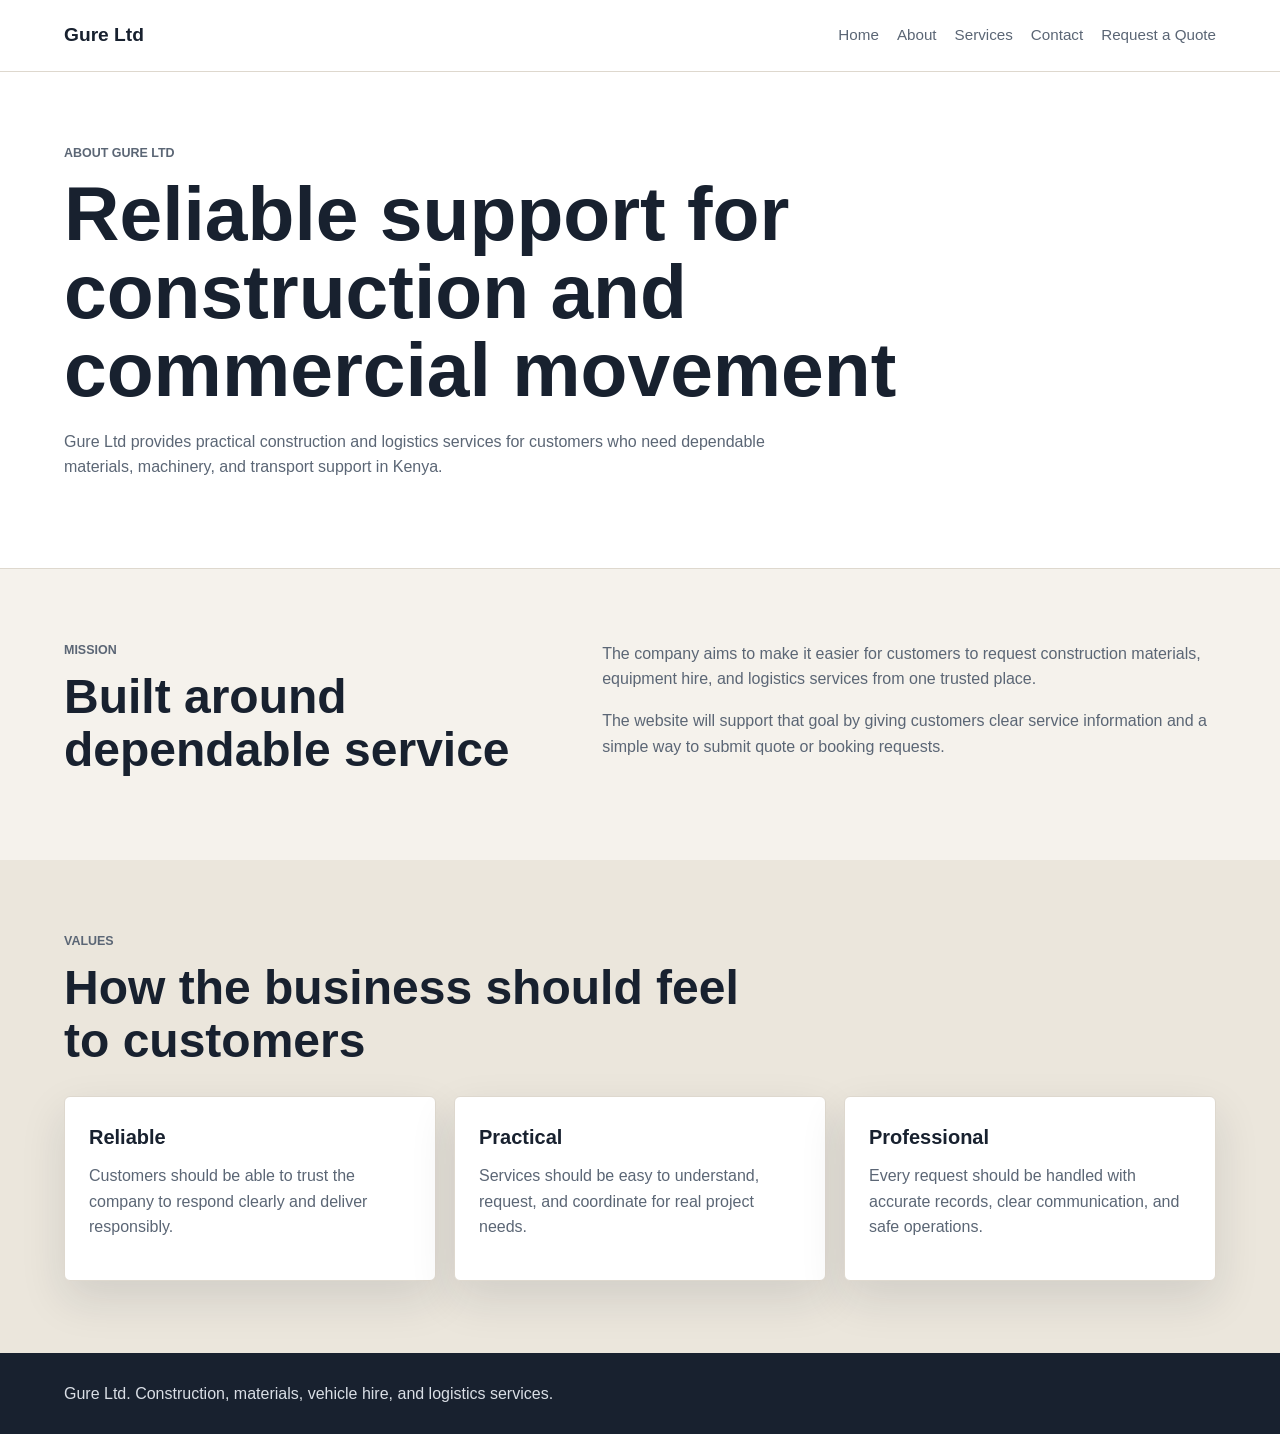
==== website/about.html @ ba299b15 "app ready" ====
<!doctype html>
<html lang="en">
  <head>
    <meta charset="utf-8">
    <meta name="viewport" content="width=device-width, initial-scale=1">
    <title>About | Gure Ltd</title>
    <meta
      name="description"
      content="Learn about Gure Ltd, a Kenya-based construction materials, equipment hire, and logistics company."
    >
    <link rel="stylesheet" href="assets/css/styles.css">
  </head>
  <body>
    <header class="site-header">
      <a class="brand" href="index.html">Gure Ltd</a>
      <nav class="site-nav" aria-label="Main navigation">
        <a href="index.html">Home</a>
        <a href="about.html">About</a>
        <a href="services.html">Services</a>
        <a href="contact.html">Contact</a>
        <a href="contact.html#quote">Request a Quote</a>
      </nav>
    </header>

    <main>
      <section class="page-hero" aria-labelledby="about-title">
        <p class="eyebrow">About Gure Ltd</p>
        <h1 id="about-title">Reliable support for construction and commercial movement</h1>
        <p>
          Gure Ltd provides practical construction and logistics services for customers who need
          dependable materials, machinery, and transport support in Kenya.
        </p>
      </section>

      <section class="section two-column" aria-labelledby="mission-title">
        <div>
          <p class="eyebrow">Mission</p>
          <h2 id="mission-title">Built around dependable service</h2>
        </div>
        <div>
          <p>
            The company aims to make it easier for customers to request construction materials,
            equipment hire, and logistics services from one trusted place.
          </p>
          <p>
            The website will support that goal by giving customers clear service information and
            a simple way to submit quote or booking requests.
          </p>
        </div>
      </section>

      <section class="section section-muted" aria-labelledby="values-title">
        <div class="section-heading">
          <p class="eyebrow">Values</p>
          <h2 id="values-title">How the business should feel to customers</h2>
        </div>
        <div class="service-grid">
          <article class="service-card">
            <h3>Reliable</h3>
            <p>Customers should be able to trust the company to respond clearly and deliver responsibly.</p>
          </article>
          <article class="service-card">
            <h3>Practical</h3>
            <p>Services should be easy to understand, request, and coordinate for real project needs.</p>
          </article>
          <article class="service-card">
            <h3>Professional</h3>
            <p>Every request should be handled with accurate records, clear communication, and safe operations.</p>
          </article>
        </div>
      </section>
    </main>

    <footer class="site-footer">
      <p>Gure Ltd. Construction, materials, vehicle hire, and logistics services.</p>
    </footer>
  </body>
</html>
---- website/assets/css/styles.css ----
:root {
  --color-ink: #18212f;
  --color-muted: #5b6675;
  --color-surface: #ffffff;
  --color-page: #f5f2ec;
  --color-accent: #b93f1d;
  --color-accent-dark: #832d18;
  --color-line: #ded8ce;
  --shadow-soft: 0 18px 45px rgba(24, 33, 47, 0.12);
  font-family: Arial, Helvetica, sans-serif;
}

* {
  box-sizing: border-box;
}

body {
  margin: 0;
  color: var(--color-ink);
  background: var(--color-page);
  line-height: 1.6;
}

a {
  color: inherit;
}

.site-header {
  display: flex;
  align-items: center;
  justify-content: space-between;
  gap: 24px;
  padding: 20px clamp(20px, 5vw, 72px);
  background: var(--color-surface);
  border-bottom: 1px solid var(--color-line);
}

.brand {
  font-size: 1.2rem;
  font-weight: 700;
  text-decoration: none;
}

.site-nav {
  display: flex;
  flex-wrap: wrap;
  gap: 18px;
  color: var(--color-muted);
  font-size: 0.95rem;
}

.site-nav a {
  text-decoration: none;
}

.hero {
  min-height: 560px;
  display: grid;
  align-items: center;
  padding: 72px clamp(20px, 5vw, 72px);
  background: linear-gradient(90deg, rgba(24, 33, 47, 0.94), rgba(64, 78, 94, 0.76));
  background-color: #27313d;
  background-size: cover;
  background-position: center;
  color: #ffffff;
}

.hero-content {
  max-width: 760px;
}

.page-hero {
  padding: 72px clamp(20px, 5vw, 72px);
  background: var(--color-surface);
  border-bottom: 1px solid var(--color-line);
}

.page-hero p {
  max-width: 720px;
  color: var(--color-muted);
}

.eyebrow {
  margin: 0 0 10px;
  color: var(--color-accent);
  font-size: 0.78rem;
  font-weight: 700;
  text-transform: uppercase;
}

.hero .eyebrow {
  color: #ffb08f;
}

h1,
h2,
h3,
p {
  margin-top: 0;
}

h1 {
  max-width: 900px;
  margin-bottom: 20px;
  font-size: clamp(2.4rem, 6vw, 4.8rem);
  line-height: 1.02;
}

h2 {
  margin-bottom: 12px;
  font-size: clamp(1.8rem, 4vw, 3rem);
  line-height: 1.1;
}

h3 {
  margin-bottom: 10px;
  font-size: 1.25rem;
}

.hero p {
  max-width: 620px;
  color: #edf1f4;
  font-size: 1.08rem;
}

.hero-actions {
  display: flex;
  flex-wrap: wrap;
  gap: 14px;
  margin-top: 30px;
}

.button {
  display: inline-flex;
  align-items: center;
  justify-content: center;
  min-height: 46px;
  padding: 0 18px;
  border: 1px solid transparent;
  border-radius: 4px;
  font-weight: 700;
  text-decoration: none;
  cursor: pointer;
}

.button-primary {
  color: #ffffff;
  background: var(--color-accent);
}

.button-secondary {
  color: #ffffff;
  border-color: rgba(255, 255, 255, 0.65);
}

.button-secondary-dark {
  color: var(--color-accent-dark);
  border-color: var(--color-accent-dark);
  background: #ffffff;
}

.trust-strip {
  display: grid;
  grid-template-columns: repeat(4, minmax(0, 1fr));
  gap: 1px;
  background: var(--color-line);
  border-bottom: 1px solid var(--color-line);
}

.trust-strip span {
  padding: 18px;
  background: var(--color-surface);
  color: var(--color-muted);
  font-weight: 700;
  text-align: center;
}

.section {
  padding: 72px clamp(20px, 5vw, 72px);
}

.section-muted {
  background: #ebe6dc;
}

.section-heading {
  max-width: 720px;
  margin-bottom: 28px;
}

.section-heading p {
  color: var(--color-muted);
}

.two-column {
  display: grid;
  grid-template-columns: minmax(0, 0.9fr) minmax(0, 1.1fr);
  gap: 36px;
}

.two-column p {
  color: var(--color-muted);
}

.service-grid {
  display: grid;
  grid-template-columns: repeat(3, minmax(0, 1fr));
  gap: 18px;
}

.service-card {
  padding: 24px;
  background: var(--color-surface);
  border: 1px solid var(--color-line);
  border-radius: 6px;
  box-shadow: var(--shadow-soft);
}

.service-card p {
  color: var(--color-muted);
}

.availability-list {
  display: grid;
  gap: 14px;
}

.availability-list article {
  display: grid;
  grid-template-columns: minmax(0, 1fr) auto;
  gap: 10px 18px;
  align-items: center;
  padding: 20px;
  background: var(--color-surface);
  border: 1px solid var(--color-line);
  border-radius: 6px;
}

.availability-list h3,
.availability-list p {
  grid-column: 1;
}

.availability-list p {
  margin-bottom: 0;
  color: var(--color-muted);
}

.catalog-hero {
  min-height: 440px;
  display: grid;
  align-items: end;
  padding: 72px clamp(20px, 5vw, 72px);
  color: #ffffff;
  background:
    linear-gradient(90deg, rgba(24, 33, 47, 0.9), rgba(24, 33, 47, 0.48), rgba(24, 33, 47, 0.18)),
    url("../images/services-catalog-hero.png");
  background-position: center;
  background-size: cover;
}

.catalog-hero-content {
  max-width: 760px;
}

.catalog-hero p {
  max-width: 620px;
  color: #edf1f4;
  font-size: 1.08rem;
}

.catalog-shell {
  display: grid;
  grid-template-columns: 260px minmax(0, 1fr);
  gap: 34px;
  padding: 48px clamp(20px, 5vw, 72px) 72px;
}

.catalog-sidebar {
  position: sticky;
  top: 20px;
  align-self: start;
  display: grid;
  gap: 8px;
  padding: 18px;
  background: var(--color-surface);
  border: 1px solid var(--color-line);
  border-radius: 6px;
}

.catalog-filter {
  min-height: 44px;
  padding: 0 12px;
  border: 1px solid transparent;
  border-radius: 4px;
  color: var(--color-muted);
  background: transparent;
  font: inherit;
  font-weight: 700;
  text-align: left;
  cursor: pointer;
}

.catalog-filter:hover,
.catalog-filter.is-active {
  color: var(--color-ink);
  background: #f5f2ec;
  border-color: var(--color-line);
}

.catalog-toolbar {
  display: flex;
  align-items: end;
  justify-content: space-between;
  gap: 24px;
  margin-bottom: 24px;
}

.catalog-toolbar h2 {
  margin-bottom: 0;
}

.catalog-search {
  display: grid;
  gap: 7px;
  min-width: min(320px, 100%);
  color: var(--color-muted);
  font-weight: 700;
}

.catalog-search input {
  min-height: 44px;
  padding: 0 13px;
  border: 1px solid var(--color-line);
  border-radius: 4px;
  color: var(--color-ink);
  background: var(--color-surface);
  font: inherit;
}

.product-grid {
  display: grid;
  grid-template-columns: repeat(3, minmax(0, 1fr));
  gap: 18px;
}

.product-card {
  display: grid;
  grid-template-rows: 150px 1fr;
  min-height: 420px;
  overflow: hidden;
  background: var(--color-surface);
  border: 1px solid var(--color-line);
  border-radius: 6px;
  box-shadow: var(--shadow-soft);
}

.product-media {
  background-color: #303b45;
  background-image:
    linear-gradient(135deg, rgba(185, 63, 29, 0.72), rgba(24, 33, 47, 0.72)),
    url("../images/services-catalog-hero.png");
  background-position: center;
  background-size: cover;
}

.product-media-excavator,
.product-media-loader,
.product-media-roller {
  background-position: 72% center;
}

.product-media-pavers,
.product-media-tools,
.product-media-materials {
  background-position: 58% center;
}

.product-media-fuel,
.product-media-oil,
.product-media-container {
  background-position: 84% center;
}

.product-body {
  display: grid;
  grid-template-rows: auto auto 1fr auto auto;
  gap: 12px;
  padding: 20px;
}

.product-body p {
  color: var(--color-muted);
}

.product-category {
  margin-bottom: 0;
  color: var(--color-accent);
  font-size: 0.78rem;
  font-weight: 700;
  text-transform: uppercase;
}

.product-meta {
  display: flex;
  flex-wrap: wrap;
  align-items: center;
  gap: 10px;
  color: var(--color-muted);
  font-size: 0.9rem;
  font-weight: 700;
}

.product-meta .status {
  grid-column: auto;
  grid-row: auto;
}

.catalog-empty {
  padding: 24px;
  color: var(--color-muted);
  background: var(--color-surface);
  border: 1px solid var(--color-line);
  border-radius: 6px;
}

.status {
  grid-column: 2;
  grid-row: 1 / span 2;
  padding: 6px 10px;
  border-radius: 999px;
  font-size: 0.78rem;
  font-weight: 700;
  white-space: nowrap;
}

.status-available {
  color: #14532d;
  background: #dcfce7;
}

.status-unavailable {
  color: #7f1d1d;
  background: #fee2e2;
}

.status-request {
  color: #713f12;
  background: #fef3c7;
}

.quote-section {
  background: var(--color-surface);
}

.quote-form {
  display: grid;
  grid-template-columns: repeat(2, minmax(0, 1fr));
  gap: 18px;
  max-width: 860px;
}

.quote-form label {
  display: grid;
  gap: 7px;
  color: var(--color-muted);
  font-weight: 700;
}

.quote-form input,
.quote-form select,
.quote-form textarea {
  width: 100%;
  padding: 12px 13px;
  border: 1px solid var(--color-line);
  border-radius: 4px;
  color: var(--color-ink);
  font: inherit;
}

.full-width {
  grid-column: 1 / -1;
}

.site-footer {
  padding: 28px clamp(20px, 5vw, 72px);
  color: #d9dee5;
  background: var(--color-ink);
}

.site-footer p {
  margin: 0;
}

@media (max-width: 760px) {
  .site-header {
    align-items: flex-start;
    flex-direction: column;
  }

  .trust-strip,
  .service-grid,
  .quote-form,
  .two-column,
  .catalog-shell,
  .catalog-toolbar,
  .product-grid {
    grid-template-columns: 1fr;
  }

  .catalog-shell {
    gap: 24px;
  }

  .catalog-sidebar {
    position: static;
  }

  .catalog-toolbar {
    display: grid;
  }

  .product-card {
    min-height: auto;
  }

  .availability-list article {
    grid-template-columns: 1fr;
  }

  .status {
    grid-column: 1;
    grid-row: auto;
    width: fit-content;
  }

  .hero {
    min-height: 500px;
  }
}
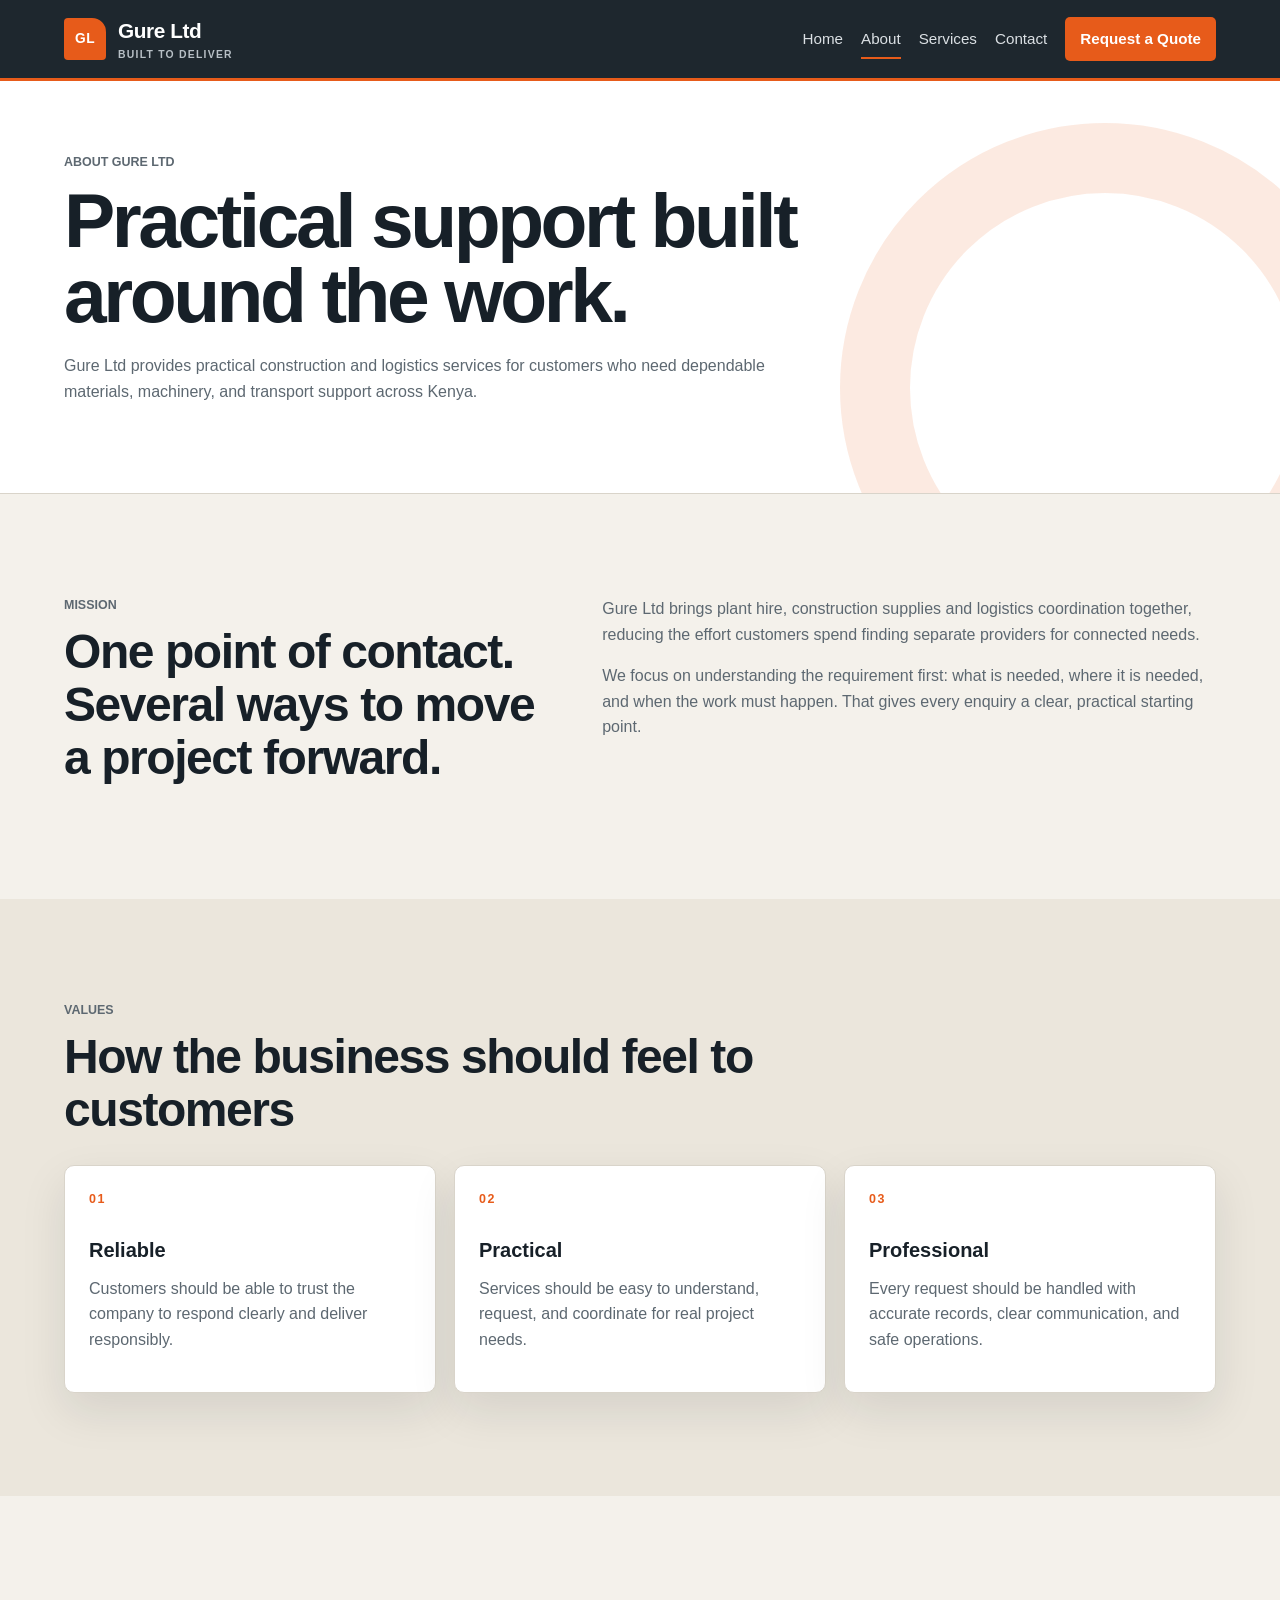
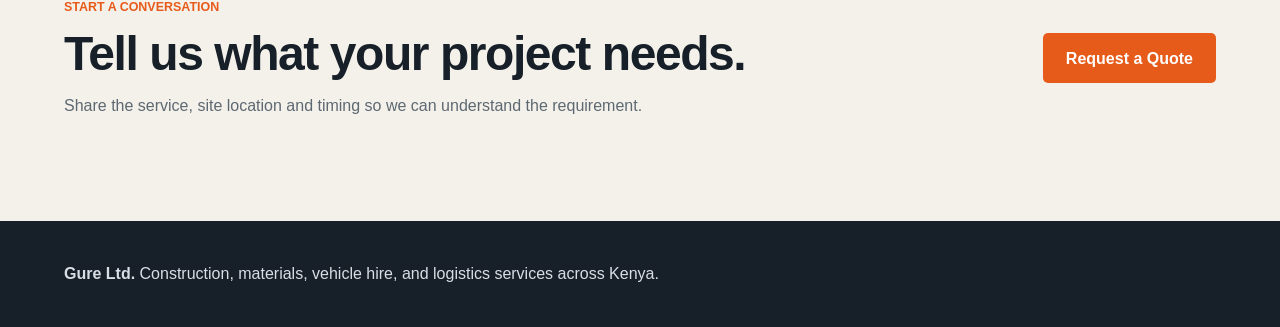
==== commit bc176d39: "website modified" ====
--- a/website/about.html
+++ b/website/about.html
@@ -12,39 +12,43 @@
   </head>
   <body>
     <header class="site-header">
-      <a class="brand" href="index.html">Gure Ltd</a>
-      <nav class="site-nav" aria-label="Main navigation">
+      <a class="brand" href="index.html" aria-label="Gure Ltd home">
+        <span class="brand-mark">GL</span>
+        <span class="brand-text">Gure Ltd<small>Built to deliver</small></span>
+      </a>
+      <button class="nav-toggle" type="button" aria-expanded="false" aria-controls="main-navigation"><span></span><span></span><span></span><span class="sr-only">Open navigation</span></button>
+      <nav id="main-navigation" class="site-nav" aria-label="Main navigation">
         <a href="index.html">Home</a>
-        <a href="about.html">About</a>
+        <a href="about.html" aria-current="page">About</a>
         <a href="services.html">Services</a>
         <a href="contact.html">Contact</a>
-        <a href="contact.html#quote">Request a Quote</a>
+        <a class="nav-cta" href="contact.html#quote">Request a Quote</a>
       </nav>
     </header>
 
     <main>
       <section class="page-hero" aria-labelledby="about-title">
         <p class="eyebrow">About Gure Ltd</p>
-        <h1 id="about-title">Reliable support for construction and commercial movement</h1>
+        <h1 id="about-title">Practical support built around the work.</h1>
         <p>
           Gure Ltd provides practical construction and logistics services for customers who need
-          dependable materials, machinery, and transport support in Kenya.
+          dependable materials, machinery, and transport support across Kenya.
         </p>
       </section>
 
       <section class="section two-column" aria-labelledby="mission-title">
         <div>
           <p class="eyebrow">Mission</p>
-          <h2 id="mission-title">Built around dependable service</h2>
+          <h2 id="mission-title">One point of contact. Several ways to move a project forward.</h2>
         </div>
         <div>
           <p>
-            The company aims to make it easier for customers to request construction materials,
-            equipment hire, and logistics services from one trusted place.
+            Gure Ltd brings plant hire, construction supplies and logistics coordination together,
+            reducing the effort customers spend finding separate providers for connected needs.
           </p>
           <p>
-            The website will support that goal by giving customers clear service information and
-            a simple way to submit quote or booking requests.
+            We focus on understanding the requirement first: what is needed, where it is needed,
+            and when the work must happen. That gives every enquiry a clear, practical starting point.
           </p>
         </div>
       </section>
@@ -56,23 +60,36 @@
         </div>
         <div class="service-grid">
           <article class="service-card">
+            <span class="card-number">01</span>
             <h3>Reliable</h3>
             <p>Customers should be able to trust the company to respond clearly and deliver responsibly.</p>
           </article>
           <article class="service-card">
+            <span class="card-number">02</span>
             <h3>Practical</h3>
             <p>Services should be easy to understand, request, and coordinate for real project needs.</p>
           </article>
           <article class="service-card">
+            <span class="card-number">03</span>
             <h3>Professional</h3>
             <p>Every request should be handled with accurate records, clear communication, and safe operations.</p>
           </article>
         </div>
       </section>
+
+      <section class="section cta-band" aria-labelledby="about-cta-title">
+        <div>
+          <p class="eyebrow">Start a conversation</p>
+          <h2 id="about-cta-title">Tell us what your project needs.</h2>
+          <p>Share the service, site location and timing so we can understand the requirement.</p>
+        </div>
+        <a class="button button-primary" href="contact.html#quote">Request a Quote</a>
+      </section>
     </main>
 
     <footer class="site-footer">
-      <p>Gure Ltd. Construction, materials, vehicle hire, and logistics services.</p>
+      <p><strong>Gure Ltd.</strong> Construction, materials, vehicle hire, and logistics services across Kenya.</p>
     </footer>
+    <script src="assets/js/main.js"></script>
   </body>
 </html>
--- a/website/assets/css/styles.css
+++ b/website/assets/css/styles.css
@@ -1,13 +1,17 @@
 :root {
-  --color-ink: #18212f;
-  --color-muted: #5b6675;
+  --color-ink: #172028;
+  --color-ink-soft: #26323b;
+  --color-muted: #5d6871;
   --color-surface: #ffffff;
-  --color-page: #f5f2ec;
-  --color-accent: #b93f1d;
-  --color-accent-dark: #832d18;
-  --color-line: #ded8ce;
-  --shadow-soft: 0 18px 45px rgba(24, 33, 47, 0.12);
-  font-family: Arial, Helvetica, sans-serif;
+  --color-page: #f4f1eb;
+  --color-accent: #e75b1a;
+  --color-accent-dark: #a9370b;
+  --color-sand: #d9c6a3;
+  --color-line: #d9d4ca;
+  --shadow-soft: 0 18px 45px rgba(23, 32, 40, 0.1);
+  --shadow-lift: 0 24px 60px rgba(23, 32, 40, 0.18);
+  --radius: 10px;
+  font-family: Inter, "Segoe UI", Arial, sans-serif;
 }
 
 * {
@@ -19,38 +23,137 @@
   color: var(--color-ink);
   background: var(--color-page);
   line-height: 1.6;
+  -webkit-font-smoothing: antialiased;
+}
+
+img {
+  display: block;
+  max-width: 100%;
+}
+
+:focus-visible {
+  outline: 3px solid rgba(231, 91, 26, 0.45);
+  outline-offset: 3px;
 }
 
 a {
   color: inherit;
 }
 
+.sr-only {
+  position: absolute;
+  width: 1px;
+  height: 1px;
+  padding: 0;
+  overflow: hidden;
+  clip: rect(0, 0, 0, 0);
+  white-space: nowrap;
+  border: 0;
+}
+
 .site-header {
+  position: sticky;
+  z-index: 50;
+  top: 0;
   display: flex;
   align-items: center;
   justify-content: space-between;
   gap: 24px;
-  padding: 20px clamp(20px, 5vw, 72px);
-  background: var(--color-surface);
-  border-bottom: 1px solid var(--color-line);
+  min-height: 78px;
+  padding: 14px clamp(20px, 5vw, 72px);
+  color: #ffffff;
+  background: rgba(23, 32, 40, 0.97);
+  border-bottom: 3px solid var(--color-accent);
+  backdrop-filter: blur(14px);
 }
 
 .brand {
-  font-size: 1.2rem;
-  font-weight: 700;
+  display: inline-flex;
+  align-items: center;
+  gap: 12px;
+  font-size: 1.3rem;
+  font-weight: 800;
+  letter-spacing: -0.02em;
   text-decoration: none;
+}
+
+.brand-mark {
+  display: grid;
+  width: 42px;
+  height: 42px;
+  place-items: center;
+  color: #fff;
+  background: var(--color-accent);
+  border-radius: 4px 14px 4px 4px;
+  font-size: 0.86rem;
+  letter-spacing: 0.03em;
+}
+
+.brand-text small {
+  display: block;
+  color: #b8c0c6;
+  font-size: 0.65rem;
+  font-weight: 600;
+  letter-spacing: 0.12em;
+  text-transform: uppercase;
 }
 
 .site-nav {
   display: flex;
   flex-wrap: wrap;
   gap: 18px;
-  color: var(--color-muted);
+  align-items: center;
+  color: #dbe0e4;
   font-size: 0.95rem;
 }
 
 .site-nav a {
+  position: relative;
   text-decoration: none;
+}
+
+.nav-toggle {
+  display: none;
+  width: 46px;
+  height: 42px;
+  padding: 9px;
+  border: 1px solid #59646c;
+  border-radius: 5px;
+  color: #fff;
+  background: transparent;
+  cursor: pointer;
+}
+
+.nav-toggle > span:not(.sr-only) {
+  display: block;
+  height: 2px;
+  margin: 4px 0;
+  background: currentColor;
+}
+
+.site-nav a:not(.nav-cta)::after {
+  position: absolute;
+  right: 0;
+  bottom: -8px;
+  left: 0;
+  height: 2px;
+  background: var(--color-accent);
+  content: "";
+  transform: scaleX(0);
+  transition: transform 180ms ease;
+}
+
+.site-nav a:hover::after,
+.site-nav a[aria-current="page"]::after {
+  transform: scaleX(1);
+}
+
+.nav-cta {
+  padding: 10px 15px;
+  color: #fff;
+  background: var(--color-accent);
+  border-radius: 5px;
+  font-weight: 800;
 }
 
 .hero {
@@ -58,18 +161,38 @@
   display: grid;
   align-items: center;
   padding: 72px clamp(20px, 5vw, 72px);
-  background: linear-gradient(90deg, rgba(24, 33, 47, 0.94), rgba(64, 78, 94, 0.76));
+  position: relative;
+  overflow: hidden;
+  background:
+    linear-gradient(90deg, rgba(23, 32, 40, 0.98) 0%, rgba(23, 32, 40, 0.82) 42%, rgba(23, 32, 40, 0.25) 100%),
+    url("../images/construction-hero-v2.webp");
   background-color: #27313d;
   background-size: cover;
   background-position: center;
   color: #ffffff;
 }
 
+.hero::after,
+.page-hero::after {
+  position: absolute;
+  right: -90px;
+  bottom: -160px;
+  width: 390px;
+  height: 390px;
+  border: 70px solid rgba(231, 91, 26, 0.13);
+  border-radius: 50%;
+  content: "";
+}
+
 .hero-content {
+  position: relative;
+  z-index: 1;
   max-width: 760px;
 }
 
 .page-hero {
+  position: relative;
+  overflow: hidden;
   padding: 72px clamp(20px, 5vw, 72px);
   background: var(--color-surface);
   border-bottom: 1px solid var(--color-line);
@@ -102,14 +225,17 @@
 h1 {
   max-width: 900px;
   margin-bottom: 20px;
-  font-size: clamp(2.4rem, 6vw, 4.8rem);
-  line-height: 1.02;
+  font-size: clamp(2.5rem, 6vw, 5rem);
+  font-weight: 850;
+  letter-spacing: -0.045em;
+  line-height: 0.98;
 }
 
 h2 {
   margin-bottom: 12px;
   font-size: clamp(1.8rem, 4vw, 3rem);
   line-height: 1.1;
+  letter-spacing: -0.03em;
 }
 
 h3 {
@@ -134,13 +260,19 @@
   display: inline-flex;
   align-items: center;
   justify-content: center;
-  min-height: 46px;
-  padding: 0 18px;
+  min-height: 50px;
+  padding: 0 22px;
   border: 1px solid transparent;
-  border-radius: 4px;
-  font-weight: 700;
+  border-radius: 5px;
+  font-weight: 800;
   text-decoration: none;
   cursor: pointer;
+  transition: transform 180ms ease, box-shadow 180ms ease, background 180ms ease;
+}
+
+.button:hover {
+  transform: translateY(-2px);
+  box-shadow: 0 12px 24px rgba(23, 32, 40, 0.18);
 }
 
 .button-primary {
@@ -175,12 +307,27 @@
   text-align: center;
 }
 
+.trust-strip strong {
+  margin-right: 8px;
+  color: var(--color-accent);
+}
+
 .section {
-  padding: 72px clamp(20px, 5vw, 72px);
+  padding: clamp(64px, 8vw, 104px) clamp(20px, 5vw, 72px);
 }
 
 .section-muted {
   background: #ebe6dc;
+}
+
+.section-dark {
+  color: #fff;
+  background: var(--color-ink);
+}
+
+.section-dark .section-heading p,
+.section-dark .process-grid p {
+  color: #bcc5cb;
 }
 
 .section-heading {
@@ -212,11 +359,77 @@
   padding: 24px;
   background: var(--color-surface);
   border: 1px solid var(--color-line);
-  border-radius: 6px;
+  border-radius: var(--radius);
   box-shadow: var(--shadow-soft);
+  transition: transform 180ms ease, box-shadow 180ms ease;
+}
+
+.service-card:hover {
+  transform: translateY(-5px);
+  box-shadow: var(--shadow-lift);
 }
 
 .service-card p {
+  color: var(--color-muted);
+}
+
+.card-number {
+  display: block;
+  margin-bottom: 24px;
+  color: var(--color-accent);
+  font-size: 0.78rem;
+  font-weight: 800;
+  letter-spacing: 0.12em;
+}
+
+.text-link {
+  color: var(--color-accent-dark);
+  font-weight: 800;
+  text-decoration: none;
+}
+
+.process-grid {
+  display: grid;
+  grid-template-columns: repeat(3, minmax(0, 1fr));
+  gap: 1px;
+  margin: 0;
+  padding: 0;
+  background: #45515a;
+  list-style: none;
+}
+
+.process-grid li {
+  padding: 32px;
+  background: var(--color-ink-soft);
+}
+
+.process-grid span {
+  color: var(--color-accent);
+  font-size: 0.8rem;
+  font-weight: 800;
+}
+
+.process-grid h3 {
+  margin-top: 32px;
+}
+
+.process-grid p {
+  margin-bottom: 0;
+}
+
+.cta-band {
+  display: flex;
+  align-items: center;
+  justify-content: space-between;
+  gap: 40px;
+}
+
+.cta-band > div {
+  max-width: 720px;
+}
+
+.cta-band p:last-child {
+  margin-bottom: 0;
   color: var(--color-muted);
 }
 
@@ -254,7 +467,7 @@
   color: #ffffff;
   background:
     linear-gradient(90deg, rgba(24, 33, 47, 0.9), rgba(24, 33, 47, 0.48), rgba(24, 33, 47, 0.18)),
-    url("../images/services-catalog-hero.png");
+    url("../images/construction-hero-v2.webp");
   background-position: center;
   background-size: cover;
 }
@@ -346,20 +559,24 @@
 
 .product-card {
   display: grid;
-  grid-template-rows: 150px 1fr;
+  grid-template-rows: 190px 1fr;
   min-height: 420px;
   overflow: hidden;
   background: var(--color-surface);
   border: 1px solid var(--color-line);
-  border-radius: 6px;
+  border-radius: var(--radius);
   box-shadow: var(--shadow-soft);
+  transition: transform 180ms ease, box-shadow 180ms ease;
+}
+
+.product-card:hover {
+  transform: translateY(-5px);
+  box-shadow: var(--shadow-lift);
 }
 
 .product-media {
   background-color: #303b45;
-  background-image:
-    linear-gradient(135deg, rgba(185, 63, 29, 0.72), rgba(24, 33, 47, 0.72)),
-    url("../images/services-catalog-hero.png");
+  background-image: linear-gradient(180deg, transparent 60%, rgba(23, 32, 40, 0.4));
   background-position: center;
   background-size: cover;
 }
@@ -367,19 +584,40 @@
 .product-media-excavator,
 .product-media-loader,
 .product-media-roller {
+  background-image:
+    linear-gradient(180deg, transparent 60%, rgba(23, 32, 40, 0.4)),
+    url("../images/plant-hire-v2.webp");
   background-position: 72% center;
 }
 
 .product-media-pavers,
 .product-media-tools,
 .product-media-materials {
+  background-image:
+    linear-gradient(180deg, transparent 60%, rgba(23, 32, 40, 0.4)),
+    url("../images/materials-yard-v2.webp");
   background-position: 58% center;
 }
 
 .product-media-fuel,
 .product-media-oil,
 .product-media-container {
+  background-image:
+    linear-gradient(180deg, transparent 60%, rgba(23, 32, 40, 0.4)),
+    url("../images/logistics-truck-v2.webp");
   background-position: 84% center;
+}
+
+.product-media-loader,
+.product-media-tools,
+.product-media-oil {
+  background-position: 42% center;
+}
+
+.product-media-roller,
+.product-media-materials,
+.product-media-container {
+  background-position: 65% center;
 }
 
 .product-body {
@@ -458,6 +696,50 @@
   grid-template-columns: repeat(2, minmax(0, 1fr));
   gap: 18px;
   max-width: 860px;
+}
+
+.contact-layout {
+  display: grid;
+  grid-template-columns: minmax(260px, 0.65fr) minmax(0, 1.35fr);
+  gap: clamp(40px, 7vw, 96px);
+}
+
+.contact-intro {
+  align-self: start;
+}
+
+.contact-intro > p:not(.eyebrow) {
+  color: var(--color-muted);
+}
+
+.contact-checklist {
+  display: grid;
+  gap: 14px;
+  margin: 30px 0 0;
+  padding: 0;
+  list-style: none;
+}
+
+.contact-checklist li {
+  position: relative;
+  padding: 14px 14px 14px 42px;
+  background: var(--color-page);
+  border-left: 3px solid var(--color-accent);
+}
+
+.contact-checklist li::before {
+  position: absolute;
+  left: 16px;
+  color: var(--color-accent-dark);
+  content: "✓";
+  font-weight: 900;
+}
+
+.form-status {
+  min-height: 24px;
+  margin: 0;
+  color: var(--color-muted);
+  font-weight: 700;
 }
 
 .quote-form label {
@@ -478,12 +760,34 @@
   font: inherit;
 }
 
+.quote-form input:focus,
+.quote-form select:focus,
+.quote-form textarea:focus,
+.catalog-search input:focus {
+  border-color: var(--color-accent);
+  box-shadow: 0 0 0 3px rgba(231, 91, 26, 0.14);
+  outline: 0;
+}
+
+.quote-form button:disabled {
+  cursor: wait;
+  opacity: 0.65;
+}
+
+.form-status[data-state="success"] {
+  color: #176534;
+}
+
+.form-status[data-state="error"] {
+  color: #a02719;
+}
+
 .full-width {
   grid-column: 1 / -1;
 }
 
 .site-footer {
-  padding: 28px clamp(20px, 5vw, 72px);
+  padding: 40px clamp(20px, 5vw, 72px);
   color: #d9dee5;
   background: var(--color-ink);
 }
@@ -494,14 +798,46 @@
 
 @media (max-width: 760px) {
   .site-header {
-    align-items: flex-start;
-    flex-direction: column;
+    align-items: center;
+    flex-direction: row;
+  }
+
+  .nav-toggle {
+    display: block;
+    margin-left: auto;
+  }
+
+  .site-nav {
+    position: absolute;
+    top: 78px;
+    right: 0;
+    left: 0;
+    display: none;
+    padding: 18px 20px 22px;
+    color: #fff;
+    background: var(--color-ink);
+    border-bottom: 3px solid var(--color-accent);
+  }
+
+  .site-nav.is-open {
+    display: grid;
+  }
+
+  .site-nav a {
+    padding: 10px 4px;
+  }
+
+  .site-nav .nav-cta {
+    margin-top: 6px;
+    text-align: center;
   }
 
   .trust-strip,
   .service-grid,
+  .process-grid,
   .quote-form,
   .two-column,
+  .contact-layout,
   .catalog-shell,
   .catalog-toolbar,
   .product-grid {
@@ -537,4 +873,18 @@
   .hero {
     min-height: 500px;
   }
-}
+
+  .cta-band {
+    align-items: flex-start;
+    flex-direction: column;
+  }
+}
+
+@media (prefers-reduced-motion: reduce) {
+  *,
+  *::before,
+  *::after {
+    scroll-behavior: auto !important;
+    transition-duration: 0.01ms !important;
+  }
+}
